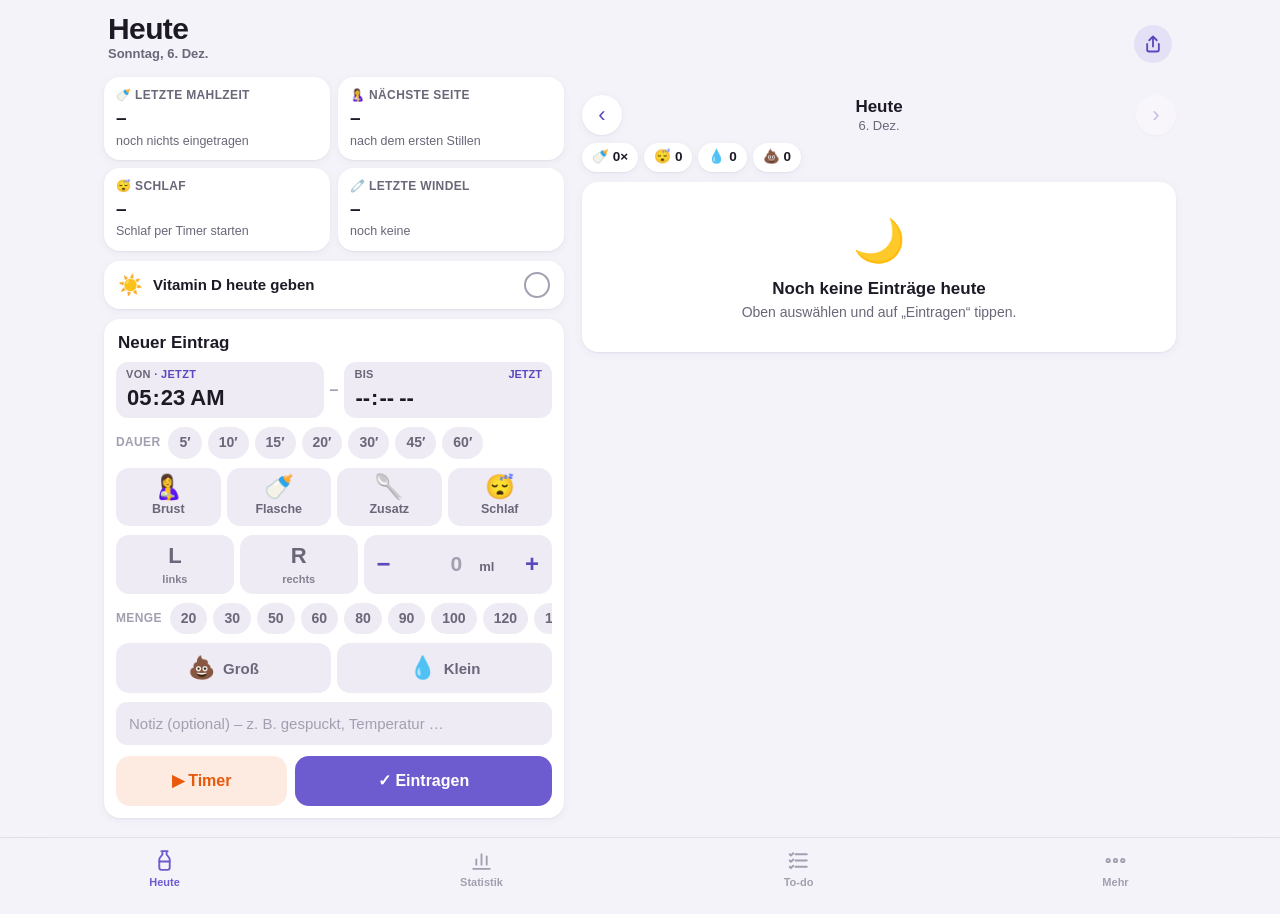
==== baby/index.html @ 42c755f1 "Baby-Tagebuch: Stillen, Flasche, Schlaf, Windeln und To-dos tracken (baby/) Neue Web-App fürs iPhone" ====
<!DOCTYPE html>
<html lang="de">
<head>
<meta charset="UTF-8">
<meta name="viewport" content="width=device-width, initial-scale=1, viewport-fit=cover">
<title>Baby-Tagebuch</title>
<meta name="description" content="Stillen, Fläschchen, Schlaf und Windeln tracken – schnell, einfach, offline.">
<meta name="theme-color" content="#f5f3fa">
<meta name="apple-mobile-web-app-capable" content="yes">
<meta name="mobile-web-app-capable" content="yes">
<meta name="apple-mobile-web-app-status-bar-style" content="default">
<meta name="apple-mobile-web-app-title" content="Baby">
<link rel="manifest" href="manifest.webmanifest">
<link rel="apple-touch-icon" href="apple-touch-icon.png">
<link rel="icon" type="image/png" href="icon-192.png">
<link rel="stylesheet" href="app.css">
<script>
  // Theme vor dem ersten Zeichnen setzen (kein Aufblitzen nachts)
  try { var t = JSON.parse(localStorage.getItem('baby.v1') || '{}').settings; if (t && t.theme && t.theme !== 'auto') document.documentElement.dataset.theme = t.theme; } catch (e) {}
</script>
</head>
<body>
<header class="top">
  <div class="ttl"><h1 id="title">Heute</h1><small id="sub"></small></div>
  <div id="hact" class="hact"></div>
</header>

<main id="main"></main>

<nav class="tabbar" id="tabbar">
  <button data-act="tab" data-view="today">
    <svg viewBox="0 0 24 24"><path d="M9 3h6M10 3v3.2L7.6 9.4A3 3 0 0 0 7 11.2V19a2 2 0 0 0 2 2h6a2 2 0 0 0 2-2v-7.8a3 3 0 0 0-.6-1.8L14 6.2V3"/><path d="M7 13h10"/></svg>
    <span>Heute</span>
  </button>
  <button data-act="tab" data-view="stats">
    <svg viewBox="0 0 24 24"><path d="M4 20h16M7 16v-5M12 16V6M17 16v-8"/></svg>
    <span>Statistik</span>
  </button>
  <button data-act="tab" data-view="todo">
    <svg viewBox="0 0 24 24"><path d="M9 6h11M9 12h11M9 18h11"/><path d="m3.5 6 1.2 1.2L7 5M3.5 12l1.2 1.2L7 11M3.5 18l1.2 1.2L7 17"/></svg>
    <span>To-do</span><i class="badge" id="todoBadge" hidden></i>
  </button>
  <button data-act="tab" data-view="more">
    <svg viewBox="0 0 24 24"><circle cx="5" cy="12" r="1.6"/><circle cx="12" cy="12" r="1.6"/><circle cx="19" cy="12" r="1.6"/></svg>
    <span>Mehr</span>
  </button>
</nav>

<div id="sheets"></div>
<div id="toast" class="toast" role="status" aria-live="polite"></div>

<script src="app.js"></script>
</body>
</html>
---- baby/app.css ----
*,*::before,*::after{box-sizing:border-box;margin:0;padding:0}
:root{
  --bg:#f5f3fa;--card:#ffffff;--card2:#eeebf5;--line:rgba(30,20,60,.09);
  --t1:#1d1a26;--t2:#6b6678;--t3:#a39fb0;
  --acc:#6d5bd0;--acc-soft:rgba(109,91,208,.12);--acc-t:#5a48bd;--on-acc:#fff;
  --ok:#2f9e44;--ok-soft:rgba(47,158,68,.13);
  --run:#e8590c;--run-soft:rgba(232,89,12,.12);
  --red-t:#c92a2a;
  --shadow:0 1px 2px rgba(20,10,50,.05),0 2px 10px rgba(20,10,50,.05);
  --blur:rgba(245,243,250,.84);
  --r:16px;--rs:11px;
  --top:env(safe-area-inset-top,0px);--bot:env(safe-area-inset-bottom,0px);
  color-scheme:light;
}
@media (prefers-color-scheme:dark){
  :root:not([data-theme="light"]){
    --bg:#111014;--card:#1d1c22;--card2:#2a2830;--line:rgba(255,255,255,.09);
    --t1:#efedf4;--t2:#a7a2b3;--t3:#6c6877;
    --acc:#9d8cff;--acc-soft:rgba(157,140,255,.16);--acc-t:#b3a6ff;--on-acc:#15121f;
    --ok:#51cf66;--ok-soft:rgba(81,207,102,.15);
    --run:#ff8a4c;--run-soft:rgba(255,138,76,.15);
    --red-t:#ff8787;
    --shadow:none;--blur:rgba(17,16,20,.84);
    color-scheme:dark;
  }
}
:root[data-theme="dark"]{
  --bg:#111014;--card:#1d1c22;--card2:#2a2830;--line:rgba(255,255,255,.09);
  --t1:#efedf4;--t2:#a7a2b3;--t3:#6c6877;
  --acc:#9d8cff;--acc-soft:rgba(157,140,255,.16);--acc-t:#b3a6ff;--on-acc:#15121f;
  --ok:#51cf66;--ok-soft:rgba(81,207,102,.15);
  --run:#ff8a4c;--run-soft:rgba(255,138,76,.15);
  --red-t:#ff8787;
  --shadow:none;--blur:rgba(17,16,20,.84);
  color-scheme:dark;
}
html{-webkit-text-size-adjust:100%;background:var(--bg)}
body{background:var(--bg);color:var(--t1);font:16px/1.4 -apple-system,BlinkMacSystemFont,"SF Pro Text","Segoe UI",Roboto,Helvetica,Arial,sans-serif;-webkit-font-smoothing:antialiased;min-height:100vh;-webkit-tap-highlight-color:transparent;overscroll-behavior-y:none}
body.locked{overflow:hidden}
button{font:inherit;color:inherit;background:none;border:0;cursor:pointer;-webkit-user-select:none;user-select:none;touch-action:manipulation}
input,textarea,select{font:inherit;font-size:16px;color:var(--t1);background:var(--card2);border:1px solid transparent;border-radius:var(--rs);padding:11px 13px;width:100%;outline:none;-webkit-appearance:none;appearance:none}
input:focus,textarea:focus{border-color:var(--acc);background:var(--card)}
::placeholder{color:var(--t3)}

/* Header */
.top{position:sticky;top:0;z-index:20;display:flex;align-items:flex-end;justify-content:space-between;gap:12px;padding:calc(var(--top) + 12px) 18px 10px;background:var(--blur);-webkit-backdrop-filter:saturate(180%) blur(18px);backdrop-filter:saturate(180%) blur(18px)}
.ttl{min-width:0}
.top h1{font-size:30px;font-weight:800;letter-spacing:-.02em;line-height:1.1}
.top small{display:block;font-size:13px;color:var(--t2);font-weight:600;min-height:18px}
.hact{display:flex;gap:6px}
.hbtn{width:38px;height:38px;border-radius:50%;display:grid;place-items:center;background:var(--acc-soft);color:var(--acc-t)}
.hbtn svg{width:20px;height:20px;fill:none;stroke:currentColor;stroke-width:2.2;stroke-linecap:round;stroke-linejoin:round}

main{padding:4px 14px calc(96px + var(--bot));max-width:1100px;margin:0 auto}

/* Tab bar */
.tabbar{position:fixed;left:0;right:0;bottom:0;z-index:30;display:grid;grid-template-columns:repeat(4,1fr);padding:6px 6px calc(6px + var(--bot));background:var(--blur);-webkit-backdrop-filter:saturate(180%) blur(18px);backdrop-filter:saturate(180%) blur(18px);border-top:1px solid var(--line)}
.tabbar button{position:relative;display:flex;flex-direction:column;align-items:center;gap:2px;padding:4px 0;color:var(--t3);font-size:11px;font-weight:600}
.tabbar svg{width:25px;height:25px;fill:none;stroke:currentColor;stroke-width:1.8;stroke-linecap:round;stroke-linejoin:round}
.tabbar button.on{color:var(--acc)}
.badge{position:absolute;top:0;left:calc(50% + 6px);min-width:18px;height:18px;padding:0 5px;border-radius:9px;background:var(--acc);color:var(--on-acc);font-size:11px;font-style:normal;font-weight:700;line-height:18px;text-align:center}

/* Generic */
.card{background:var(--card);border-radius:var(--r);box-shadow:var(--shadow)}
.muted{color:var(--t2)}
.small{font-size:13px}
.stack{display:flex;flex-direction:column;gap:10px}
.btn{display:flex;align-items:center;justify-content:center;gap:8px;min-height:50px;padding:0 16px;border-radius:14px;background:var(--card);box-shadow:var(--shadow);font-weight:700;font-size:16px;text-align:center}
.btn:active,.tg:active,.lrow:active,.chip:active{transform:scale(.97);opacity:.85}
.btn.primary{background:var(--acc);color:var(--on-acc);box-shadow:none}
.btn.soft{background:var(--acc-soft);color:var(--acc-t);box-shadow:none}
.btn.run{background:var(--run-soft);color:var(--run);box-shadow:none}
.btn.plain{background:var(--card2);box-shadow:none}
.btn.danger{background:transparent;color:var(--red-t);box-shadow:none}
.section-t{display:flex;align-items:center;justify-content:space-between;font-size:13px;font-weight:700;text-transform:uppercase;letter-spacing:.04em;color:var(--t2);margin:20px 4px 8px}
.section-t button{font-size:13px;text-transform:none;letter-spacing:0;color:var(--acc-t);font-weight:700}
.empty{text-align:center;padding:30px 20px;color:var(--t2);font-size:14px}
.empty .big{font-size:42px;margin-bottom:6px}
.empty b{display:block;color:var(--t1);font-size:17px;margin-bottom:2px}

/* Layout Heute: auf breiten Bildschirmen zwei Spalten */
.today{display:grid;grid-template-columns:minmax(0,1fr);gap:0 18px}
.colL,.colR{min-width:0}
@media (min-width:860px){.today{grid-template-columns:minmax(380px,460px) minmax(0,1fr);align-items:start}.today .colL{position:sticky;top:calc(var(--top) + 70px)}}

/* Status-Kacheln */
.status{display:grid;grid-template-columns:1fr 1fr;gap:8px;margin-bottom:10px}
.st{padding:10px 12px;min-width:0}
.st small{display:block;font-size:12px;font-weight:700;color:var(--t2);text-transform:uppercase;letter-spacing:.03em;white-space:nowrap;overflow:hidden;text-overflow:ellipsis}
.st b{display:block;font-size:19px;font-weight:800;letter-spacing:-.01em;margin:1px 0;white-space:nowrap;overflow:hidden;text-overflow:ellipsis;font-variant-numeric:tabular-nums}
.st span{display:block;font-size:12.5px;color:var(--t2);white-space:nowrap;overflow:hidden;text-overflow:ellipsis}
.st b .side{display:inline-grid;place-items:center;width:28px;height:28px;border-radius:8px;background:var(--acc);color:var(--on-acc);font-size:16px;margin-right:4px;vertical-align:1px}

/* Läuft gerade */
.running{display:flex;align-items:center;gap:10px;padding:10px 10px 10px 14px;margin-bottom:10px;background:var(--run-soft);border-radius:var(--r);border:1.5px solid var(--run)}
.running .re{font-size:28px}
.running .ri{flex:1;min-width:0}
.running .ri small{display:block;white-space:nowrap;overflow:hidden;text-overflow:ellipsis;font-size:12px;font-weight:700;color:var(--run);text-transform:uppercase;letter-spacing:.03em}
.running .ri b{display:block;font-size:24px;font-weight:800;font-variant-numeric:tabular-nums;line-height:1.15}
.running .rs{display:flex;gap:6px}
.running .rs .tg{width:40px;height:44px;min-height:0;padding:0;font-size:17px}
.running .stop{min-height:44px;padding:0 12px;flex:none;background:var(--run);color:#fff;border-radius:12px;font-weight:800;box-shadow:none}

/* Vitamin D */
.vitd{display:flex;align-items:center;gap:10px;width:100%;padding:10px 14px;margin-bottom:10px;text-align:left;font-weight:600;font-size:15px}
.vitd .ck{margin-left:auto;width:26px;height:26px;border-radius:50%;border:2px solid var(--t3)}
.vitd.on .ck{background:var(--ok);border-color:var(--ok);background-image:url("data:image/svg+xml,%3Csvg xmlns='http://www.w3.org/2000/svg' viewBox='0 0 24 24' fill='none' stroke='white' stroke-width='3.2' stroke-linecap='round' stroke-linejoin='round'%3E%3Cpath d='M6 12.5l4 4 8-9'/%3E%3C/svg%3E");background-size:16px;background-position:center;background-repeat:no-repeat}
.vitd.on{color:var(--t2)}

/* Eingabe-Formular */
.form{padding:12px;display:flex;flex-direction:column;gap:9px}
.form-h{display:flex;align-items:center;justify-content:space-between;margin:0 2px -2px}
.form-h b{font-size:17px;font-weight:800}
.form-h button{font-size:14px;font-weight:700;color:var(--acc-t);padding:4px 2px}
.times{display:grid;grid-template-columns:1fr auto 1fr;align-items:center;gap:6px}
.tbox{position:relative;display:flex;flex-direction:column;background:var(--card2);border-radius:12px;padding:5px 10px 3px;min-width:0}
.tbox small{font-size:11px;font-weight:700;color:var(--t2);text-transform:uppercase;letter-spacing:.03em;display:flex;justify-content:space-between}
.tbox small button{color:var(--acc-t);font-size:11px;font-weight:800;text-transform:uppercase}
.tbox input{background:transparent;border:0;padding:0;font-size:22px;font-weight:800;font-variant-numeric:tabular-nums;min-height:32px;width:100%;color:var(--t1)}
.tbox input:focus{background:transparent}
.tbox input::-webkit-date-and-time-value{text-align:left}
.tbox.live small span::after{content:" · jetzt";color:var(--acc-t)}
.tbox.live small button{display:none}
.tbox input::-webkit-calendar-picker-indicator{display:none}
.tbox.date input{font-size:16px;font-weight:700}
.dash{color:var(--t3);font-weight:700}
.chiprow{display:flex;gap:6px;align-items:center;overflow-x:auto;scrollbar-width:none}
.chiprow::-webkit-scrollbar{display:none}
.chiprow .lbl{font-size:12px;font-weight:700;color:var(--t3);text-transform:uppercase;letter-spacing:.03em;flex:none;margin-right:2px}
.chip{flex:none;padding:6px 11px;border-radius:999px;background:var(--card2);font-size:14px;font-weight:700;color:var(--t2);font-variant-numeric:tabular-nums}
.chip.on{background:var(--acc);color:var(--on-acc)}
.tgs{display:grid;gap:6px}
.tgs.k4{grid-template-columns:repeat(4,1fr)}
.tgs.k2{grid-template-columns:repeat(2,1fr)}
.tg{position:relative;display:flex;flex-direction:column;align-items:center;justify-content:center;gap:1px;min-height:58px;padding:6px 2px;border-radius:13px;background:var(--card2);font-size:12.5px;font-weight:700;color:var(--t2);transition:background .12s,color .12s}
.tg .e{font-size:24px;line-height:1.1}
.tg.row{flex-direction:row;gap:8px;font-size:15px;min-height:50px}
.tg.row .e{font-size:22px}
.tg.on{background:var(--acc);color:var(--on-acc)}
.tg.sug:not(.on)::after{content:"nächste";position:absolute;top:3px;right:5px;font-size:9.5px;font-weight:800;text-transform:uppercase;color:var(--acc-t);letter-spacing:.02em}
.tg.side{font-size:22px;font-weight:900;min-height:50px}
.tg.side small{font-size:11px;font-weight:700;opacity:.8}
.mlrow{display:grid;grid-template-columns:1fr 1fr 1.6fr;gap:6px}
.stepper{display:grid;grid-template-columns:40px 1fr 40px;align-items:center;background:var(--card2);border-radius:13px;min-height:50px}
.stepper button{height:100%;font-size:24px;font-weight:600;color:var(--acc-t)}
.stepper label{display:flex;align-items:baseline;justify-content:center;gap:2px;min-width:0}
.stepper input{background:transparent;border:0;padding:0;width:100%;max-width:56px;text-align:right;font-size:21px;font-weight:800;font-variant-numeric:tabular-nums}
.stepper input:focus{background:transparent}
.stepper label span{font-size:13px;font-weight:700;color:var(--t2)}
.form .note{padding:10px 12px;font-size:15px}
.acts{display:grid;grid-template-columns:1fr 1.5fr;gap:8px;margin-top:2px}

/* Tagesprotokoll */
.daynav{display:flex;align-items:center;justify-content:space-between;gap:8px;margin:18px 0 8px}
.icon-btn{width:40px;height:40px;border-radius:50%;background:var(--card);box-shadow:var(--shadow);font-size:22px;line-height:1;display:grid;place-items:center;color:var(--acc-t)}
.icon-btn:disabled{opacity:.3}
.daylabel{flex:1;display:flex;flex-direction:column;align-items:center;line-height:1.2}
.daylabel b{font-size:17px}
.daylabel span{font-size:13px;color:var(--t2)}
.sum{display:flex;flex-wrap:wrap;gap:6px;margin:0 0 10px}
.sum span{padding:5px 10px;border-radius:999px;background:var(--card);box-shadow:var(--shadow);font-size:13.5px;font-weight:600;font-variant-numeric:tabular-nums;color:var(--t2)}
.sum span b{color:var(--t1)}
.log{overflow:hidden}
.lrow,.lhead{display:grid;grid-template-columns:84px 1fr 52px 62px 50px;align-items:center;gap:6px;width:100%;padding:9px 12px;text-align:left}
.lhead{padding:8px 12px 6px;font-size:11px;font-weight:700;color:var(--t3);text-transform:uppercase;letter-spacing:.03em;border-bottom:1px solid var(--line)}
.lrow+.lrow{border-top:1px solid var(--line)}
.lrow.isrun{background:var(--run-soft)}
.lt b{display:block;font-size:16px;font-weight:800;font-variant-numeric:tabular-nums}
.lt small{display:block;font-size:12px;color:var(--t2);font-variant-numeric:tabular-nums;white-space:nowrap}
.lk{font-size:21px;letter-spacing:1px;min-width:0;overflow:hidden;white-space:nowrap}
.lk small{display:block;font-size:12px;color:var(--t2);letter-spacing:0;overflow:hidden;text-overflow:ellipsis}
.ls{display:flex;gap:3px}
.ls i{font-style:normal;width:22px;height:22px;border-radius:6px;background:var(--acc-soft);color:var(--acc-t);font-size:12.5px;font-weight:900;display:grid;place-items:center}
.lm{font-weight:700;font-size:15px;font-variant-numeric:tabular-nums;white-space:nowrap}
.lm small{font-size:12px;color:var(--t2);font-weight:600}
.ld{font-size:18px;white-space:nowrap}
.lnote{grid-column:2/-1;font-size:12.5px;color:var(--t2);margin-top:-4px;white-space:nowrap;overflow:hidden;text-overflow:ellipsis}

/* Statistik */
.charts{display:grid;gap:10px}
@media (min-width:700px){.charts{grid-template-columns:1fr 1fr}}
.chart{padding:12px 14px 10px}
.ch-h{display:flex;align-items:baseline;justify-content:space-between;gap:8px}
.ch-h b{font-size:15px}
.ch-h span{font-size:13px;color:var(--t2);font-variant-numeric:tabular-nums;white-space:nowrap}
.ch-v{font-size:26px;font-weight:800;letter-spacing:-.01em;font-variant-numeric:tabular-nums;margin:2px 0 8px}
.ch-v small{font-size:13px;font-weight:600;color:var(--t2);margin-left:4px}
.bars{display:grid;grid-template-columns:repeat(7,1fr);gap:2px;height:96px;align-items:end;border-bottom:1px solid var(--line)}
.bar{height:100%;display:flex;align-items:flex-end;justify-content:center;padding:0 3px}
.bar i{display:block;width:100%;max-width:26px;min-height:2px;border-radius:4px 4px 0 0;background:var(--acc);opacity:.78;transition:opacity .15s}
.bar.sel i{opacity:1;box-shadow:0 0 0 2px var(--card),0 0 0 3.5px var(--acc)}
.bar.zero i{background:var(--t3);opacity:.35}
.blbl{display:grid;grid-template-columns:repeat(7,1fr);gap:2px;margin-top:4px;font-size:11px;color:var(--t3);text-align:center;font-weight:600}
.blbl .sel{color:var(--t1);font-weight:800}
.split{display:flex;height:10px;border-radius:5px;overflow:hidden;gap:2px;margin:8px 0 6px}
.split i{display:block;height:100%}
.split .l{background:var(--acc)}
.split .r{background:var(--acc);opacity:.45}
.kv{display:flex;justify-content:space-between;font-size:14px;color:var(--t2)}
.kv b{color:var(--t1)}
.tbl{width:100%;border-collapse:collapse;font-size:14px;font-variant-numeric:tabular-nums}
.tbl th{font-size:11px;color:var(--t3);text-transform:uppercase;letter-spacing:.03em;font-weight:700;text-align:right;padding:8px 8px 6px}
.tbl td{text-align:right;padding:8px;border-top:1px solid var(--line)}
.tbl th:first-child,.tbl td:first-child{text-align:left}
.grow{display:grid;grid-template-columns:1fr auto auto 32px;gap:10px;align-items:center;padding:11px 14px;font-variant-numeric:tabular-nums}
.grow+.grow{border-top:1px solid var(--line)}
.grow small{color:var(--t2);font-size:12px;display:block}
.grow .del{color:var(--t3);font-size:20px}

/* To-do */
.addbar{display:flex;gap:8px;margin-bottom:12px}
.addbar input{background:var(--card);box-shadow:var(--shadow)}
.addbar .btn{width:52px;flex:none;padding:0;font-size:26px;font-weight:400}
.todo{overflow:hidden}
.item{display:flex;align-items:center;gap:2px;padding-left:4px}
.item+.item{border-top:1px solid var(--line)}
.check{width:44px;height:48px;flex:none;display:grid;place-items:center}
.check::before{content:"";width:24px;height:24px;border-radius:50%;border:2px solid var(--t3);transition:.15s}
.item.done .check::before{background:var(--ok);border-color:var(--ok);background-image:url("data:image/svg+xml,%3Csvg xmlns='http://www.w3.org/2000/svg' viewBox='0 0 24 24' fill='none' stroke='white' stroke-width='3.2' stroke-linecap='round' stroke-linejoin='round'%3E%3Cpath d='M6 12.5l4 4 8-9'/%3E%3C/svg%3E");background-size:16px;background-position:center;background-repeat:no-repeat}
.item .txt{flex:1;min-width:0;padding:12px 4px;text-align:left;font-size:16px;overflow-wrap:anywhere}
.item.done .txt{text-decoration:line-through;color:var(--t3)}
.item .del{width:40px;height:44px;flex:none;color:var(--t3);font-size:22px}
.sugg{display:flex;flex-wrap:wrap;gap:6px}
.sugg .chip{background:var(--card);box-shadow:var(--shadow)}

/* Einstellungen */
.setting{display:flex;align-items:center;justify-content:space-between;gap:12px;padding:12px 16px;min-height:52px}
.setting+.setting{border-top:1px solid var(--line)}
.setting .lbl{font-size:16px;flex:none}
.setting .sub{font-size:13px;color:var(--t2)}
.setting input{width:auto;max-width:60%;text-align:right;background:transparent;padding:6px 0;border:0}
.setting input[type=date]{min-width:140px}
.switch{position:relative;width:51px;height:31px;flex:none}
.switch input{position:absolute;inset:0;opacity:0;width:100%;height:100%;max-width:none;margin:0;z-index:1}
.switch i{position:absolute;inset:0;border-radius:16px;background:var(--card2);transition:.2s}
.switch i::after{content:"";position:absolute;top:2px;left:2px;width:27px;height:27px;border-radius:50%;background:#fff;box-shadow:0 2px 5px rgba(0,0,0,.2);transition:.2s}
.switch input:checked+i{background:var(--ok)}
.switch input:checked+i::after{transform:translateX(20px)}
.seg{display:flex;background:var(--card2);border-radius:11px;padding:3px}
.seg button{flex:1;padding:7px 12px;border-radius:9px;font-size:14px;font-weight:600;color:var(--t2)}
.seg button.on{background:var(--card);color:var(--t1);box-shadow:0 1px 4px rgba(0,0,0,.12)}
.menu{overflow:hidden;margin-bottom:12px}
.menu button{display:flex;align-items:center;gap:12px;width:100%;padding:15px 16px;text-align:left;font-size:16px}
.menu button+button{border-top:1px solid var(--line)}
.menu .ico{width:24px;text-align:center;font-size:19px}
.menu .red{color:var(--red-t)}

/* Sheets */
.overlay{position:fixed;inset:0;z-index:50;background:rgba(0,0,0,.4);opacity:0;transition:opacity .25s}
.overlay.show{opacity:1}
.sheet{position:fixed;left:0;right:0;bottom:0;z-index:51;max-width:560px;margin:0 auto;max-height:calc(100% - var(--top) - 12px);display:flex;flex-direction:column;background:var(--bg);border-radius:20px 20px 0 0;transform:translateY(100%);transition:transform .32s cubic-bezier(.2,.9,.3,1);box-shadow:0 -8px 40px rgba(0,0,0,.2)}
.sheet.show{transform:none}
.sheet-head{display:flex;align-items:center;justify-content:space-between;gap:8px;padding:8px 10px 6px;flex:none;position:relative}
.sheet-head::before{content:"";position:absolute;top:6px;left:50%;width:38px;height:5px;margin-left:-19px;border-radius:3px;background:var(--t3);opacity:.5}
.sheet-head b{font-size:16px;text-align:center;flex:1;padding-top:12px}
.sheet-head .lnk{padding:14px 8px 8px;color:var(--acc-t);font-size:16px;min-width:80px;text-align:left}
.sheet-body{overflow-y:auto;-webkit-overflow-scrolling:touch;padding:6px 14px calc(24px + var(--bot));flex:1}
.sheet-body .form{padding:0;background:transparent;box-shadow:none}
.field{margin-bottom:12px}
.field label{display:block;font-size:13px;font-weight:600;color:var(--t2);margin:0 4px 6px}

.toast{position:fixed;left:50%;bottom:calc(84px + var(--bot));z-index:80;transform:translate(-50%,20px);max-width:calc(100% - 32px);display:flex;align-items:center;gap:14px;padding:11px 18px;border-radius:14px;background:var(--t1);color:var(--bg);font-size:14px;font-weight:600;opacity:0;pointer-events:none;transition:.25s;text-align:center}
.toast span{white-space:nowrap}
.toast.show{opacity:1;transform:translate(-50%,0)}
.toast.has-act.show{pointer-events:auto}
.toast button{color:inherit;font-weight:800;font-size:14px;padding:2px 0;text-decoration:underline}

@media (max-width:360px){
  .lrow,.lhead{grid-template-columns:72px 1fr 48px 56px 44px;padding-left:10px;padding-right:10px}
  .tg{font-size:11.5px}
}
@media (min-width:860px){.top{max-width:1100px;margin:0 auto}}
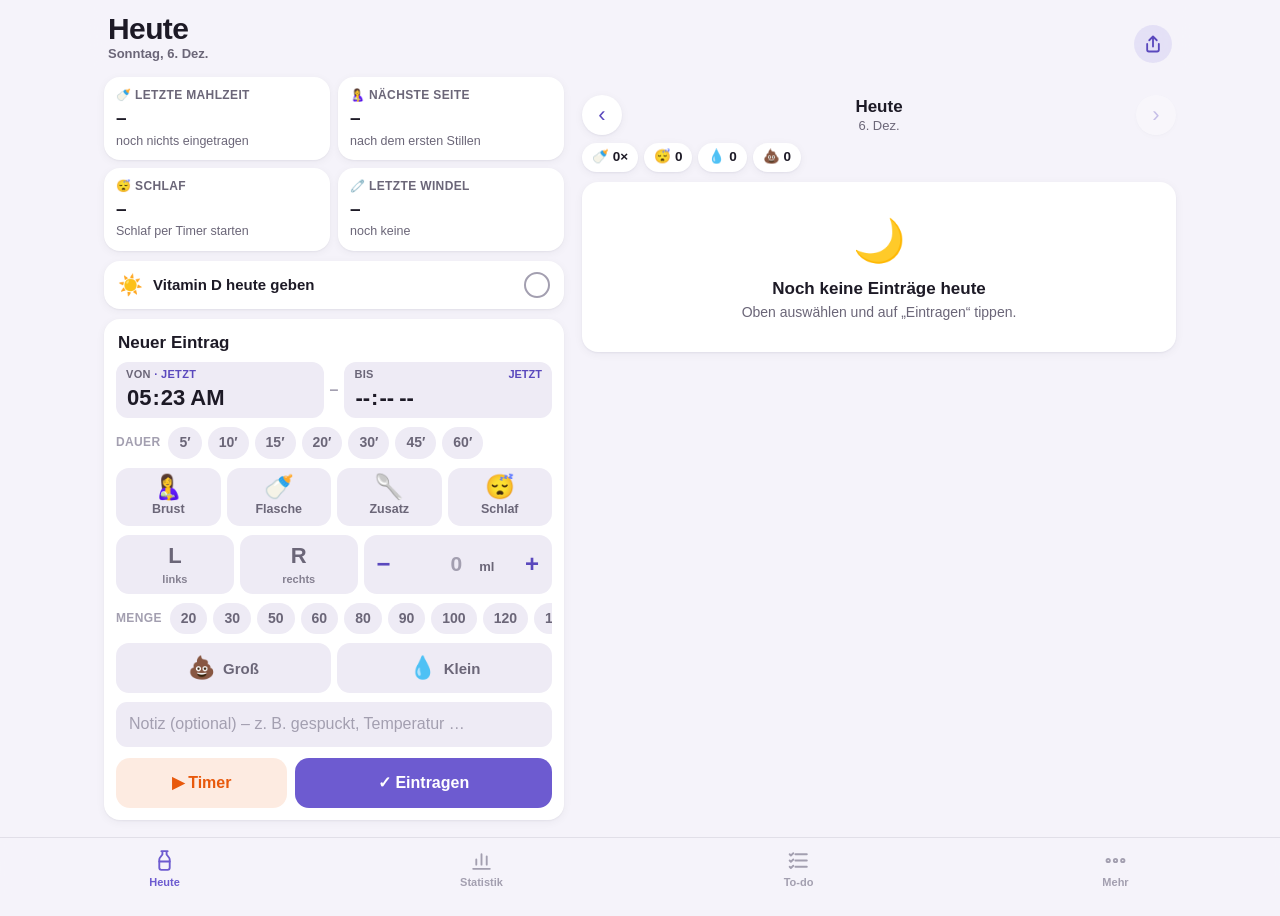
==== commit 36b99525: "Baby-Tagebuch: To-do-Seite mit Wochentagen, Verschieben und Filter - Wochenansicht Mo–So mit Wochenw" ====
--- a/baby/index.html
+++ b/baby/index.html
@@ -49,6 +49,8 @@
 <div id="sheets"></div>
 <div id="toast" class="toast" role="status" aria-live="polite"></div>
 
+<script src="../shared/cloud.js"></script>
+<script src="todo.js"></script>
 <script src="app.js"></script>
 </body>
 </html>
--- a/baby/app.css
+++ b/baby/app.css
@@ -147,7 +147,7 @@
 .stepper input{background:transparent;border:0;padding:0;width:100%;max-width:56px;text-align:right;font-size:21px;font-weight:800;font-variant-numeric:tabular-nums}
 .stepper input:focus{background:transparent}
 .stepper label span{font-size:13px;font-weight:700;color:var(--t2)}
-.form .note{padding:10px 12px;font-size:15px}
+.form .note{padding:10px 12px;font-size:16px}
 .acts{display:grid;grid-template-columns:1fr 1.5fr;gap:8px;margin-top:2px}
 
 /* Tagesprotokoll */
@@ -208,18 +208,48 @@
 .grow .del{color:var(--t3);font-size:20px}
 
 /* To-do */
-.addbar{display:flex;gap:8px;margin-bottom:12px}
+.tback{font-size:12px;font-weight:700;color:var(--acc-t);margin-left:4px}
+.addbar{display:flex;gap:8px;margin-bottom:8px}
 .addbar input{background:var(--card);box-shadow:var(--shadow)}
 .addbar .btn{width:52px;flex:none;padding:0;font-size:26px;font-weight:400}
-.todo{overflow:hidden}
-.item{display:flex;align-items:center;gap:2px;padding-left:4px}
-.item+.item{border-top:1px solid var(--line)}
+.tgt{margin:0 -14px 10px;padding:2px 14px}
+.chip.today:not(.on){color:var(--acc-t)}
+.chiprow.wrap{flex-wrap:wrap;overflow:visible}
+.tfilter{display:flex;align-items:center;justify-content:space-between;gap:10px;margin:2px 0 12px}
+.tfilter span{font-size:13px;color:var(--t2);text-align:right}
+.tfilter span button{font-size:13px;font-weight:700;color:var(--red-t)}
+.tday{margin-bottom:10px;overflow:hidden}
+.tday.today{outline:2px solid var(--acc);outline-offset:-2px}
+.tday.past .tday-h{opacity:.6}
+.tday.over{outline:1.5px solid var(--red-t);outline-offset:-1.5px}
+.tday.over .tday-h b{color:var(--red-t)}
+.tday-h{display:flex;align-items:center;gap:8px;padding:8px 6px 4px 14px;min-height:44px}
+.tday-h b{font-size:16px;font-weight:800}
+.tday-h small{font-size:13px;color:var(--t2)}
+.tday-h i{font-style:normal;padding:2px 8px;border-radius:8px;background:var(--acc);color:var(--on-acc);font-size:11px;font-weight:800}
+.tday-h em{margin-left:auto;font-style:normal;font-size:12px;font-weight:700;color:var(--t2);background:var(--card2);padding:2px 8px;border-radius:8px;font-variant-numeric:tabular-nums}
+.tday-h em.full{background:var(--ok-soft);color:var(--ok)}
+.tplus{width:36px;height:36px;border-radius:50%;background:var(--acc-soft);color:var(--acc-t);font-size:22px;line-height:1;flex:none}
+.tday-h b+.tplus,.tday-h small+.tplus,.tday-h i+.tplus{margin-left:auto}
+.tlist{min-height:40px;padding-bottom:2px}
+.tempty{padding:2px 14px 10px;font-size:14px;color:var(--t3)}
+.tempty:not(:last-child){display:none}
+.item{display:flex;align-items:center;gap:2px;padding-left:4px;border-top:1px solid var(--line);transition:opacity .15s}
 .check{width:44px;height:48px;flex:none;display:grid;place-items:center}
 .check::before{content:"";width:24px;height:24px;border-radius:50%;border:2px solid var(--t3);transition:.15s}
 .item.done .check::before{background:var(--ok);border-color:var(--ok);background-image:url("data:image/svg+xml,%3Csvg xmlns='http://www.w3.org/2000/svg' viewBox='0 0 24 24' fill='none' stroke='white' stroke-width='3.2' stroke-linecap='round' stroke-linejoin='round'%3E%3Cpath d='M6 12.5l4 4 8-9'/%3E%3C/svg%3E");background-size:16px;background-position:center;background-repeat:no-repeat}
 .item .txt{flex:1;min-width:0;padding:12px 4px;text-align:left;font-size:16px;overflow-wrap:anywhere}
+.item .txt small{display:block;font-size:12px;font-weight:600;color:var(--red-t);margin-top:1px}
 .item.done .txt{text-decoration:line-through;color:var(--t3)}
-.item .del{width:40px;height:44px;flex:none;color:var(--t3);font-size:22px}
+.item.done{opacity:.6}
+.grip{width:44px;height:48px;flex:none;display:grid;place-items:center;color:var(--t3);touch-action:none;cursor:grab;-webkit-user-select:none;user-select:none;-webkit-touch-callout:none}
+.grip svg{width:20px;height:20px;fill:currentColor}
+.item.ph{opacity:.3;background:var(--acc-soft)}
+.ghost{position:fixed;z-index:90;pointer-events:none;background:var(--card);display:flex;align-items:center;border-radius:12px;border:0;box-shadow:0 12px 32px rgba(0,0,0,.28);transform:scale(1.03);opacity:.97}
+body.dragging{-webkit-user-select:none;user-select:none;cursor:grabbing}
+.thint{text-align:center;margin:6px 8px 4px}
+.tsugg{margin-top:14px}
+.tsugg summary{cursor:pointer;font-size:13px;font-weight:700;text-transform:uppercase;letter-spacing:.04em;color:var(--t2);padding:6px 4px 10px}
 .sugg{display:flex;flex-wrap:wrap;gap:6px}
 .sugg .chip{background:var(--card);box-shadow:var(--shadow)}
 
@@ -231,8 +261,8 @@
 .setting input{width:auto;max-width:60%;text-align:right;background:transparent;padding:6px 0;border:0}
 .setting input[type=date]{min-width:140px}
 .switch{position:relative;width:51px;height:31px;flex:none}
-.switch input{position:absolute;inset:0;opacity:0;width:100%;height:100%;max-width:none;margin:0;z-index:1}
-.switch i{position:absolute;inset:0;border-radius:16px;background:var(--card2);transition:.2s}
+.switch input{position:absolute;top:0;right:0;bottom:0;left:0;opacity:0;width:100%;height:100%;max-width:none;margin:0;z-index:1}
+.switch i{position:absolute;top:0;right:0;bottom:0;left:0;border-radius:16px;background:var(--card2);transition:.2s}
 .switch i::after{content:"";position:absolute;top:2px;left:2px;width:27px;height:27px;border-radius:50%;background:#fff;box-shadow:0 2px 5px rgba(0,0,0,.2);transition:.2s}
 .switch input:checked+i{background:var(--ok)}
 .switch input:checked+i::after{transform:translateX(20px)}
@@ -246,7 +276,7 @@
 .menu .red{color:var(--red-t)}
 
 /* Sheets */
-.overlay{position:fixed;inset:0;z-index:50;background:rgba(0,0,0,.4);opacity:0;transition:opacity .25s}
+.overlay{position:fixed;top:0;right:0;bottom:0;left:0;z-index:50;background:rgba(0,0,0,.4);opacity:0;transition:opacity .25s}
 .overlay.show{opacity:1}
 .sheet{position:fixed;left:0;right:0;bottom:0;z-index:51;max-width:560px;margin:0 auto;max-height:calc(100% - var(--top) - 12px);display:flex;flex-direction:column;background:var(--bg);border-radius:20px 20px 0 0;transform:translateY(100%);transition:transform .32s cubic-bezier(.2,.9,.3,1);box-shadow:0 -8px 40px rgba(0,0,0,.2)}
 .sheet.show{transform:none}
@@ -270,3 +300,4 @@
   .tg{font-size:11.5px}
 }
 @media (min-width:860px){.top{max-width:1100px;margin:0 auto}}
+
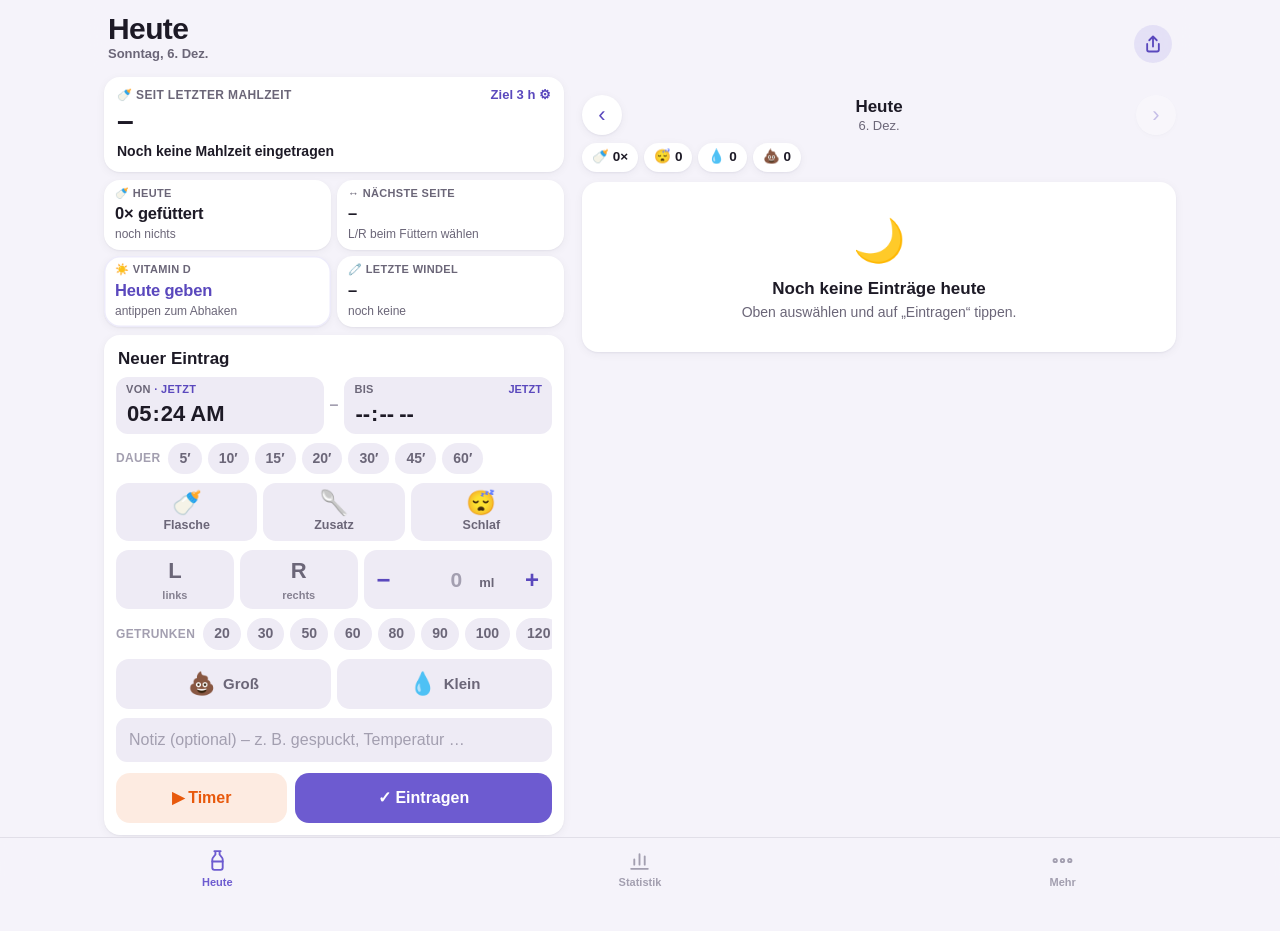
==== commit a79f6421: "Baby-Tagebuch: übersichtlicher – ohne Brust und To-do, Vitamin D als Kachel, Pulver/Wasser - Abgesti" ====
--- a/baby/index.html
+++ b/baby/index.html
@@ -36,10 +36,6 @@
     <svg viewBox="0 0 24 24"><path d="M4 20h16M7 16v-5M12 16V6M17 16v-8"/></svg>
     <span>Statistik</span>
   </button>
-  <button data-act="tab" data-view="todo">
-    <svg viewBox="0 0 24 24"><path d="M9 6h11M9 12h11M9 18h11"/><path d="m3.5 6 1.2 1.2L7 5M3.5 12l1.2 1.2L7 11M3.5 18l1.2 1.2L7 17"/></svg>
-    <span>To-do</span><i class="badge" id="todoBadge" hidden></i>
-  </button>
   <button data-act="tab" data-view="more">
     <svg viewBox="0 0 24 24"><circle cx="5" cy="12" r="1.6"/><circle cx="12" cy="12" r="1.6"/><circle cx="19" cy="12" r="1.6"/></svg>
     <span>Mehr</span>
@@ -50,7 +46,6 @@
 <div id="toast" class="toast" role="status" aria-live="polite"></div>
 
 <script src="../shared/cloud.js"></script>
-<script src="todo.js"></script>
 <script src="app.js"></script>
 </body>
 </html>
--- a/baby/app.css
+++ b/baby/app.css
@@ -54,7 +54,7 @@
 main{padding:4px 14px calc(96px + var(--bot));max-width:1100px;margin:0 auto}
 
 /* Tab bar */
-.tabbar{position:fixed;left:0;right:0;bottom:0;z-index:30;display:grid;grid-template-columns:repeat(4,1fr);padding:6px 6px calc(6px + var(--bot));background:var(--blur);-webkit-backdrop-filter:saturate(180%) blur(18px);backdrop-filter:saturate(180%) blur(18px);border-top:1px solid var(--line)}
+.tabbar{position:fixed;left:0;right:0;bottom:0;z-index:30;display:grid;grid-template-columns:repeat(3,1fr);padding:6px 6px calc(6px + var(--bot));background:var(--blur);-webkit-backdrop-filter:saturate(180%) blur(18px);backdrop-filter:saturate(180%) blur(18px);border-top:1px solid var(--line)}
 .tabbar button{position:relative;display:flex;flex-direction:column;align-items:center;gap:2px;padding:4px 0;color:var(--t3);font-size:11px;font-weight:600}
 .tabbar svg{width:25px;height:25px;fill:none;stroke:currentColor;stroke-width:1.8;stroke-linecap:round;stroke-linejoin:round}
 .tabbar button.on{color:var(--acc)}
@@ -84,12 +84,13 @@
 @media (min-width:860px){.today{grid-template-columns:minmax(380px,460px) minmax(0,1fr);align-items:start}.today .colL{position:sticky;top:calc(var(--top) + 70px)}}
 
 /* Status-Kacheln */
-.status{display:grid;grid-template-columns:1fr 1fr;gap:8px;margin-bottom:10px}
-.st{padding:10px 12px;min-width:0}
-.st small{display:block;font-size:12px;font-weight:700;color:var(--t2);text-transform:uppercase;letter-spacing:.03em;white-space:nowrap;overflow:hidden;text-overflow:ellipsis}
-.st b{display:block;font-size:19px;font-weight:800;letter-spacing:-.01em;margin:1px 0;white-space:nowrap;overflow:hidden;text-overflow:ellipsis;font-variant-numeric:tabular-nums}
-.st span{display:block;font-size:12.5px;color:var(--t2);white-space:nowrap;overflow:hidden;text-overflow:ellipsis}
-.st b .side{display:inline-grid;place-items:center;width:28px;height:28px;border-radius:8px;background:var(--acc);color:var(--on-acc);font-size:16px;margin-right:4px;vertical-align:1px}
+.status{display:grid;grid-template-columns:1fr 1fr;gap:6px;margin-bottom:8px}
+.status>:last-child:nth-child(odd){grid-column:1/-1}
+.st{padding:6px 11px 7px;min-width:0;width:100%;text-align:left}
+.st small{display:block;font-size:11px;font-weight:700;color:var(--t2);text-transform:uppercase;letter-spacing:.03em;white-space:nowrap;overflow:hidden;text-overflow:ellipsis}
+.st b{display:block;font-size:16.5px;font-weight:800;letter-spacing:-.01em;margin:1px 0;white-space:nowrap;overflow:hidden;text-overflow:ellipsis;font-variant-numeric:tabular-nums}
+.st span{display:block;font-size:12px;color:var(--t2);white-space:nowrap;overflow:hidden;text-overflow:ellipsis}
+.st b .side{display:inline-grid;place-items:center;width:22px;height:22px;border-radius:6px;background:var(--acc);color:var(--on-acc);font-size:13px;margin-right:4px;vertical-align:1px}
 
 /* Läuft gerade */
 .running{display:flex;align-items:center;gap:10px;padding:10px 10px 10px 14px;margin-bottom:10px;background:var(--run-soft);border-radius:var(--r);border:1.5px solid var(--run)}
@@ -137,7 +138,8 @@
 .tg.row{flex-direction:row;gap:8px;font-size:15px;min-height:50px}
 .tg.row .e{font-size:22px}
 .tg.on{background:var(--acc);color:var(--on-acc)}
-.tg.sug:not(.on)::after{content:"nächste";position:absolute;top:3px;right:5px;font-size:9.5px;font-weight:800;text-transform:uppercase;color:var(--acc-t);letter-spacing:.02em}
+.tg.sug:not(.on){box-shadow:inset 0 0 0 2px var(--acc)}
+.tg.sug:not(.on) small{color:var(--acc-t);opacity:1;font-weight:800}
 .tg.side{font-size:22px;font-weight:900;min-height:50px}
 .tg.side small{font-size:11px;font-weight:700;opacity:.8}
 .mlrow{display:grid;grid-template-columns:1fr 1fr 1.6fr;gap:6px}
@@ -207,52 +209,6 @@
 .grow small{color:var(--t2);font-size:12px;display:block}
 .grow .del{color:var(--t3);font-size:20px}
 
-/* To-do */
-.tback{font-size:12px;font-weight:700;color:var(--acc-t);margin-left:4px}
-.addbar{display:flex;gap:8px;margin-bottom:8px}
-.addbar input{background:var(--card);box-shadow:var(--shadow)}
-.addbar .btn{width:52px;flex:none;padding:0;font-size:26px;font-weight:400}
-.tgt{margin:0 -14px 10px;padding:2px 14px}
-.chip.today:not(.on){color:var(--acc-t)}
-.chiprow.wrap{flex-wrap:wrap;overflow:visible}
-.tfilter{display:flex;align-items:center;justify-content:space-between;gap:10px;margin:2px 0 12px}
-.tfilter span{font-size:13px;color:var(--t2);text-align:right}
-.tfilter span button{font-size:13px;font-weight:700;color:var(--red-t)}
-.tday{margin-bottom:10px;overflow:hidden}
-.tday.today{outline:2px solid var(--acc);outline-offset:-2px}
-.tday.past .tday-h{opacity:.6}
-.tday.over{outline:1.5px solid var(--red-t);outline-offset:-1.5px}
-.tday.over .tday-h b{color:var(--red-t)}
-.tday-h{display:flex;align-items:center;gap:8px;padding:8px 6px 4px 14px;min-height:44px}
-.tday-h b{font-size:16px;font-weight:800}
-.tday-h small{font-size:13px;color:var(--t2)}
-.tday-h i{font-style:normal;padding:2px 8px;border-radius:8px;background:var(--acc);color:var(--on-acc);font-size:11px;font-weight:800}
-.tday-h em{margin-left:auto;font-style:normal;font-size:12px;font-weight:700;color:var(--t2);background:var(--card2);padding:2px 8px;border-radius:8px;font-variant-numeric:tabular-nums}
-.tday-h em.full{background:var(--ok-soft);color:var(--ok)}
-.tplus{width:36px;height:36px;border-radius:50%;background:var(--acc-soft);color:var(--acc-t);font-size:22px;line-height:1;flex:none}
-.tday-h b+.tplus,.tday-h small+.tplus,.tday-h i+.tplus{margin-left:auto}
-.tlist{min-height:40px;padding-bottom:2px}
-.tempty{padding:2px 14px 10px;font-size:14px;color:var(--t3)}
-.tempty:not(:last-child){display:none}
-.item{display:flex;align-items:center;gap:2px;padding-left:4px;border-top:1px solid var(--line);transition:opacity .15s}
-.check{width:44px;height:48px;flex:none;display:grid;place-items:center}
-.check::before{content:"";width:24px;height:24px;border-radius:50%;border:2px solid var(--t3);transition:.15s}
-.item.done .check::before{background:var(--ok);border-color:var(--ok);background-image:url("data:image/svg+xml,%3Csvg xmlns='http://www.w3.org/2000/svg' viewBox='0 0 24 24' fill='none' stroke='white' stroke-width='3.2' stroke-linecap='round' stroke-linejoin='round'%3E%3Cpath d='M6 12.5l4 4 8-9'/%3E%3C/svg%3E");background-size:16px;background-position:center;background-repeat:no-repeat}
-.item .txt{flex:1;min-width:0;padding:12px 4px;text-align:left;font-size:16px;overflow-wrap:anywhere}
-.item .txt small{display:block;font-size:12px;font-weight:600;color:var(--red-t);margin-top:1px}
-.item.done .txt{text-decoration:line-through;color:var(--t3)}
-.item.done{opacity:.6}
-.grip{width:44px;height:48px;flex:none;display:grid;place-items:center;color:var(--t3);touch-action:none;cursor:grab;-webkit-user-select:none;user-select:none;-webkit-touch-callout:none}
-.grip svg{width:20px;height:20px;fill:currentColor}
-.item.ph{opacity:.3;background:var(--acc-soft)}
-.ghost{position:fixed;z-index:90;pointer-events:none;background:var(--card);display:flex;align-items:center;border-radius:12px;border:0;box-shadow:0 12px 32px rgba(0,0,0,.28);transform:scale(1.03);opacity:.97}
-body.dragging{-webkit-user-select:none;user-select:none;cursor:grabbing}
-.thint{text-align:center;margin:6px 8px 4px}
-.tsugg{margin-top:14px}
-.tsugg summary{cursor:pointer;font-size:13px;font-weight:700;text-transform:uppercase;letter-spacing:.04em;color:var(--t2);padding:6px 4px 10px}
-.sugg{display:flex;flex-wrap:wrap;gap:6px}
-.sugg .chip{background:var(--card);box-shadow:var(--shadow)}
-
 /* Einstellungen */
 .setting{display:flex;align-items:center;justify-content:space-between;gap:12px;padding:12px 16px;min-height:52px}
 .setting+.setting{border-top:1px solid var(--line)}
@@ -301,3 +257,41 @@
 }
 @media (min-width:860px){.top{max-width:1100px;margin:0 auto}}
 
+
+/* Mahlzeiten-Timer */
+.feed{display:block;width:100%;text-align:left;padding:8px 12px 9px;margin-bottom:8px;border:1.5px solid transparent;transition:border-color .3s,background .3s}
+.feed .fh{display:flex;justify-content:space-between;align-items:baseline;gap:8px}
+.feed .fh small{font-size:12px;font-weight:700;color:var(--t2);text-transform:uppercase;letter-spacing:.03em}
+.feed .fh span{font-size:13px;font-weight:700;color:var(--acc-t);white-space:nowrap}
+.feed .fclock{display:block;font-size:30px;font-weight:800;letter-spacing:-.02em;line-height:1.1;margin:0 0 5px;font-variant-numeric:tabular-nums}
+.fbar{height:8px;border-radius:4px;background:var(--card2);overflow:hidden}
+.fbar i{display:block;height:100%;width:0;border-radius:4px;background:var(--ok);transition:width .6s linear,background .3s}
+.feed .fstate{font-size:14px;font-weight:700;margin-top:5px}
+.feed .flast{font-size:12px;color:var(--t2);margin-top:2px;white-space:nowrap;overflow:hidden;text-overflow:ellipsis}
+.feed.ok .fstate{color:var(--ok)}
+.feed.soon{border-color:#f08c00}
+.feed.soon .fbar i{background:#f08c00}
+.feed.soon .fstate{color:#e67700}
+.feed.due{border-color:var(--red-t);background:rgba(224,49,49,.07)}
+.feed.due .fbar i{background:var(--red-t)}
+.feed.due .fstate,.feed.due .fclock{color:var(--red-t)}
+.fstep{display:grid;grid-template-columns:56px 1fr 56px;align-items:center;background:var(--card);border-radius:14px;box-shadow:var(--shadow);min-height:56px;margin-bottom:8px}
+.fstep button{height:56px;font-size:28px;color:var(--acc-t);font-weight:600}
+.fstep output{text-align:center;font-size:24px;font-weight:800;font-variant-numeric:tabular-nums}
+
+/* Vitamin-D-Kachel */
+.st.vit b{color:var(--acc-t)}
+.st.vit.on b{color:var(--ok)}
+.st.vit:not(.on){box-shadow:inset 0 0 0 1.5px var(--acc-soft),var(--shadow)}
+/* Fläschchen: Pulver + Wasser (klein) */
+.tgs.k3{grid-template-columns:repeat(3,1fr)}
+.bottle{display:grid;grid-template-columns:minmax(0,1fr) minmax(0,1fr);gap:6px}
+.mini{display:flex;align-items:center;gap:1px;background:var(--card2);border-radius:11px;padding:2px 1px 2px 8px;min-height:40px;min-width:0}
+.mini span{font-size:10px;font-weight:700;color:var(--t2);text-transform:uppercase;margin-right:auto;overflow:hidden;text-overflow:ellipsis}
+.mini button{width:27px;height:34px;font-size:20px;font-weight:600;color:var(--acc-t);flex:none}
+.mini b{font-size:15px;font-weight:800;font-variant-numeric:tabular-nums;min-width:18px;text-align:right}
+.mini small{font-size:11px;color:var(--t2);font-weight:600;margin-left:2px}
+.setting .mini{background:var(--card2);padding:2px;min-height:36px}
+.setting .mini b{min-width:30px;text-align:center}
+.setting .mini small{margin-right:4px}
+@media (max-width:380px){.bottle .mini span{display:none}.bottle .mini{justify-content:space-between;padding-left:2px}}
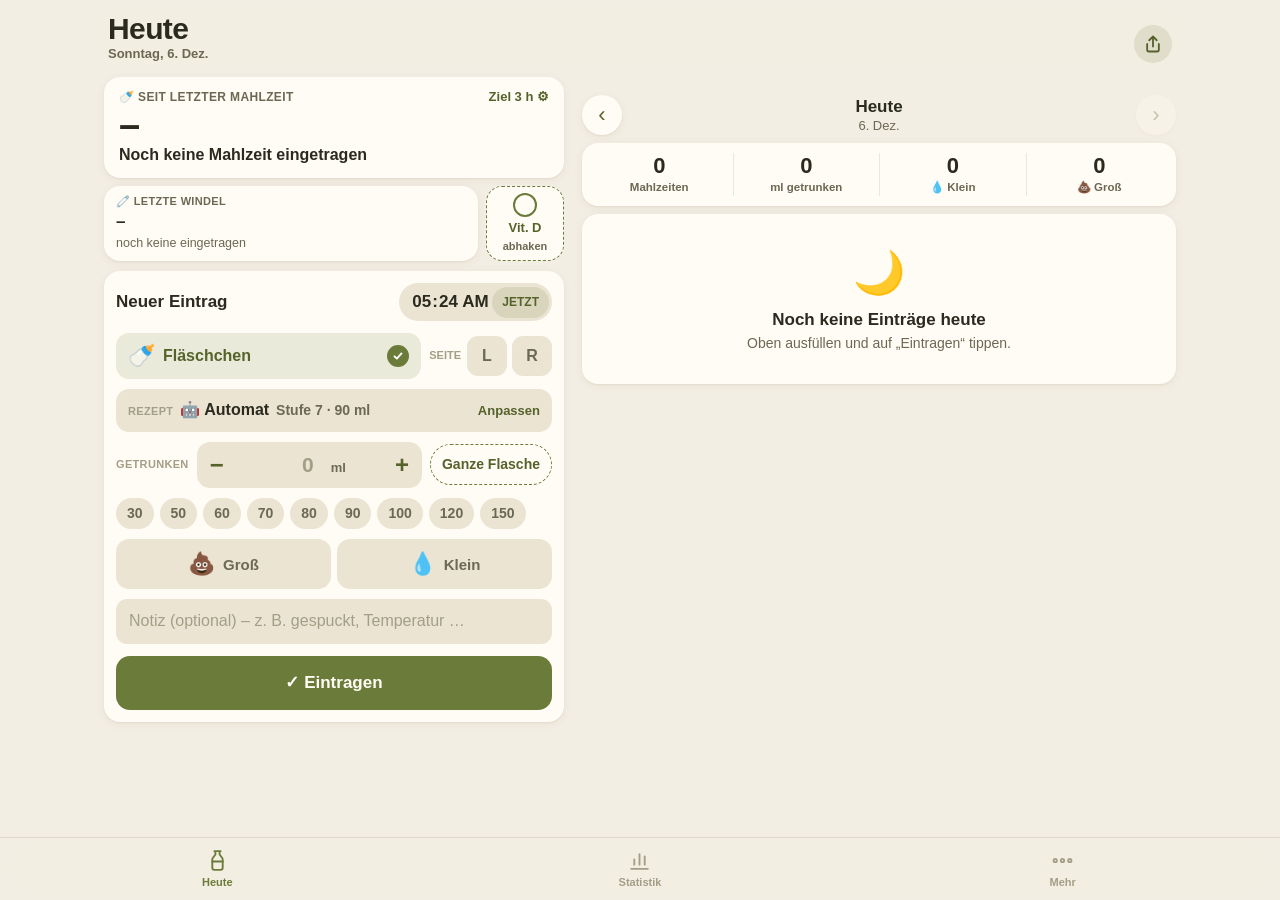
==== commit 246ddcd0: "Baby-Tagebuch: Farbpalette Oliv & Beige - Hell: beiger Grund, cremeweiße Karten, Oliv als Akzent - D" ====
--- a/baby/index.html
+++ b/baby/index.html
@@ -5,7 +5,7 @@
 <meta name="viewport" content="width=device-width, initial-scale=1, viewport-fit=cover">
 <title>Baby-Tagebuch</title>
 <meta name="description" content="Stillen, Fläschchen, Schlaf und Windeln tracken – schnell, einfach, offline.">
-<meta name="theme-color" content="#f5f3fa">
+<meta name="theme-color" content="#f3eee3">
 <meta name="apple-mobile-web-app-capable" content="yes">
 <meta name="mobile-web-app-capable" content="yes">
 <meta name="apple-mobile-web-app-status-bar-style" content="default">
--- a/baby/app.css
+++ b/baby/app.css
@@ -1,37 +1,41 @@
 *,*::before,*::after{box-sizing:border-box;margin:0;padding:0}
 :root{
-  --bg:#f5f3fa;--card:#ffffff;--card2:#eeebf5;--line:rgba(30,20,60,.09);
-  --t1:#1d1a26;--t2:#6b6678;--t3:#a39fb0;
-  --acc:#6d5bd0;--acc-soft:rgba(109,91,208,.12);--acc-t:#5a48bd;--on-acc:#fff;
-  --ok:#2f9e44;--ok-soft:rgba(47,158,68,.13);
-  --run:#e8590c;--run-soft:rgba(232,89,12,.12);
-  --red-t:#c92a2a;
-  --shadow:0 1px 2px rgba(20,10,50,.05),0 2px 10px rgba(20,10,50,.05);
-  --blur:rgba(245,243,250,.84);
+  /* Farbpalette: Oliv & Beige */
+  --bg:#f3eee3;--card:#fffcf5;--card2:#ebe4d3;--line:rgba(70,60,30,.11);
+  --t1:#2a2a1f;--t2:#6b6853;--t3:#a39e86;
+  --acc:#6b7b3a;--acc-soft:rgba(107,123,58,.14);--acc-t:#55632b;--on-acc:#fffcf5;
+  --ok:#427a33;--ok-soft:rgba(66,122,51,.14);
+  --warn:#92601a;--warn-b:#c4913a;--warn-soft:rgba(196,145,58,.15);
+  --run:#b8622f;--run-soft:rgba(184,98,47,.12);
+  --red-t:#a8432c;--red-soft:rgba(168,67,44,.08);
+  --shadow:0 1px 2px rgba(60,50,20,.06),0 2px 10px rgba(60,50,20,.06);
+  --blur:rgba(243,238,227,.86);
   --r:16px;--rs:11px;
   --top:env(safe-area-inset-top,0px);--bot:env(safe-area-inset-bottom,0px);
   color-scheme:light;
 }
 @media (prefers-color-scheme:dark){
   :root:not([data-theme="light"]){
-    --bg:#111014;--card:#1d1c22;--card2:#2a2830;--line:rgba(255,255,255,.09);
-    --t1:#efedf4;--t2:#a7a2b3;--t3:#6c6877;
-    --acc:#9d8cff;--acc-soft:rgba(157,140,255,.16);--acc-t:#b3a6ff;--on-acc:#15121f;
-    --ok:#51cf66;--ok-soft:rgba(81,207,102,.15);
-    --run:#ff8a4c;--run-soft:rgba(255,138,76,.15);
-    --red-t:#ff8787;
-    --shadow:none;--blur:rgba(17,16,20,.84);
+    --bg:#191812;--card:#23221a;--card2:#2f2d23;--line:rgba(255,248,225,.09);
+    --t1:#f0ebdc;--t2:#b3ac94;--t3:#78735e;
+    --acc:#a7b868;--acc-soft:rgba(167,184,104,.17);--acc-t:#bccb80;--on-acc:#191812;
+    --ok:#8fc06a;--ok-soft:rgba(143,192,106,.16);
+    --warn:#e0b45c;--warn-b:#d4a24a;--warn-soft:rgba(224,180,92,.14);
+    --run:#e39a64;--run-soft:rgba(227,154,100,.15);
+    --red-t:#ec8e76;--red-soft:rgba(236,142,118,.1);
+    --shadow:none;--blur:rgba(25,24,18,.86);
     color-scheme:dark;
   }
 }
 :root[data-theme="dark"]{
-  --bg:#111014;--card:#1d1c22;--card2:#2a2830;--line:rgba(255,255,255,.09);
-  --t1:#efedf4;--t2:#a7a2b3;--t3:#6c6877;
-  --acc:#9d8cff;--acc-soft:rgba(157,140,255,.16);--acc-t:#b3a6ff;--on-acc:#15121f;
-  --ok:#51cf66;--ok-soft:rgba(81,207,102,.15);
-  --run:#ff8a4c;--run-soft:rgba(255,138,76,.15);
-  --red-t:#ff8787;
-  --shadow:none;--blur:rgba(17,16,20,.84);
+  --bg:#191812;--card:#23221a;--card2:#2f2d23;--line:rgba(255,248,225,.09);
+  --t1:#f0ebdc;--t2:#b3ac94;--t3:#78735e;
+  --acc:#a7b868;--acc-soft:rgba(167,184,104,.17);--acc-t:#bccb80;--on-acc:#191812;
+  --ok:#8fc06a;--ok-soft:rgba(143,192,106,.16);
+  --warn:#e0b45c;--warn-b:#d4a24a;--warn-soft:rgba(224,180,92,.14);
+  --run:#e39a64;--run-soft:rgba(227,154,100,.15);
+  --red-t:#ec8e76;--red-soft:rgba(236,142,118,.1);
+  --shadow:none;--blur:rgba(25,24,18,.86);
   color-scheme:dark;
 }
 html{-webkit-text-size-adjust:100%;background:var(--bg)}
@@ -269,10 +273,10 @@
 .feed .fstate{font-size:14px;font-weight:700;margin-top:5px}
 .feed .flast{font-size:12px;color:var(--t2);margin-top:2px;white-space:nowrap;overflow:hidden;text-overflow:ellipsis}
 .feed.ok .fstate{color:var(--ok)}
-.feed.soon{border-color:#f08c00}
-.feed.soon .fbar i{background:#f08c00}
-.feed.soon .fstate{color:#e67700}
-.feed.due{border-color:var(--red-t);background:rgba(224,49,49,.07)}
+.feed.soon{border-color:var(--warn-b)}
+.feed.soon .fbar i{background:var(--warn-b)}
+.feed.soon .fstate{color:var(--warn)}
+.feed.due{border-color:var(--red-t);background:var(--red-soft)}
 .feed.due .fbar i{background:var(--red-t)}
 .feed.due .fstate,.feed.due .fclock{color:var(--red-t)}
 .fstep{display:grid;grid-template-columns:56px 1fr 56px;align-items:center;background:var(--card);border-radius:14px;box-shadow:var(--shadow);min-height:56px;margin-bottom:8px}
@@ -295,3 +299,132 @@
 .setting .mini b{min-width:30px;text-align:center}
 .setting .mini small{margin-right:4px}
 @media (max-width:380px){.bottle .mini span{display:none}.bottle .mini{justify-content:space-between;padding-left:2px}}
+@media (max-width:360px){.running{gap:6px;padding-left:12px}.running .re{display:none}.running .rs .tg{width:34px}.running .stop{padding:0 9px}}
+
+/* Optimierungen v1.6 */
+.mixhint{font-size:13px;font-weight:700;color:var(--warn);background:var(--warn-soft);border-radius:10px;padding:7px 10px;margin-top:-3px}
+.chip.all{border:1.5px dashed var(--acc);background:transparent;color:var(--acc-t)}
+.chip.all.on{background:var(--acc);color:var(--on-acc);border-style:solid}
+.feed .fclock small{font-size:15px;font-weight:700;color:var(--t2);margin-left:2px;letter-spacing:0}
+.feed.due .fclock small{color:var(--red-t)}
+.lk small.mix{color:var(--warn);font-weight:600}
+.drunk{display:grid;grid-template-columns:1fr 1fr 1fr;gap:8px}
+.drunk .btn.primary{grid-column:1/-1}
+.drunk .btn{min-height:48px;font-size:16px}
+body.locked .toast{top:calc(var(--top) + 10px);bottom:auto;transform:translate(-50%,-20px)}
+body.locked .toast.show{transform:translate(-50%,0)}
+
+/* ───────── v2.0: aufgeräumtes Layout ───────── */
+/* Oben: Zeit seit letzter Mahlzeit */
+.feed{padding:10px 14px 10px}
+.feed .fmain{display:flex;align-items:flex-end;justify-content:space-between;gap:10px;margin:2px 0 8px}
+.feed .fclock{font-size:38px;margin:0;line-height:1}
+.feed .fclock small{font-size:17px;font-weight:700;color:var(--t3);margin-left:1px}
+.feed .fright{text-align:right;min-width:0}
+.feed .fstate{margin:0;font-size:16px;font-weight:800;white-space:nowrap}
+.feed .fnext{font-size:12.5px;color:var(--t2);font-weight:600;white-space:nowrap}
+.feed .flast{margin-top:6px}
+.feed.ok .fclock{color:var(--t1)}
+/* Letzte Windel + Vitamin D */
+.keyrow{display:grid;grid-template-columns:1fr auto;gap:8px;margin-bottom:10px}
+.kd{padding:8px 12px;min-width:0}
+.kd small{display:block;font-size:11px;font-weight:700;color:var(--t2);text-transform:uppercase;letter-spacing:.03em}
+.kd b{display:block;font-size:17px;font-weight:800;font-variant-numeric:tabular-nums;margin:1px 0}
+.kd .kd-sub{display:block;font-size:12.5px;color:var(--t2);white-space:nowrap;overflow:hidden;text-overflow:ellipsis}
+.vitbtn{display:flex;flex-direction:column;align-items:center;justify-content:center;gap:2px;width:78px;padding:6px 4px;border:1.5px dashed var(--acc);box-shadow:none;background:var(--card)}
+.vitbtn .ck{width:24px;height:24px;border-radius:50%;border:2px solid var(--acc)}
+.vitbtn b{font-size:13px;font-weight:800;color:var(--acc-t)}
+.vitbtn small{font-size:11px;color:var(--t2);font-weight:600}
+.vitbtn.on{border:1.5px solid var(--ok);background:var(--ok-soft)}
+.vitbtn.on .ck{border-color:var(--ok);background:var(--ok) url("data:image/svg+xml,%3Csvg xmlns='http://www.w3.org/2000/svg' viewBox='0 0 24 24' fill='none' stroke='white' stroke-width='3.2' stroke-linecap='round' stroke-linejoin='round'%3E%3Cpath d='M6 12.5l4 4 8-9'/%3E%3C/svg%3E") center/15px no-repeat}
+.vitbtn.on b{color:var(--ok)}
+/* Neuer Eintrag – kompakt, Eintragen unten groß */
+.form{gap:10px}
+.form-h{align-items:center;margin:0 0 2px}
+.tpill{display:flex;align-items:center;gap:2px;background:var(--card2);border-radius:999px;padding:2px 3px 2px 12px}
+.tpill input{background:transparent;border:0;padding:4px 0;width:auto;min-width:64px;font-size:17px;font-weight:800;font-variant-numeric:tabular-nums;color:var(--t1)}
+.tpill input:focus{background:transparent}
+.tpill input::-webkit-calendar-picker-indicator{display:none}
+.tpill button{font-size:12px;font-weight:800;color:var(--acc-t);text-transform:uppercase;padding:7px 10px;border-radius:999px}
+.tpill.live button{background:var(--acc-soft)}
+.dpick{width:auto;padding:7px 12px;border-radius:999px;font-size:16px;font-weight:700}
+.frow{display:flex;align-items:center;gap:8px}
+.feedtg{flex:1;display:flex;align-items:center;gap:8px;min-height:46px;padding:0 12px;border-radius:13px;background:var(--card2);font-size:16px;font-weight:700;color:var(--t2)}
+.feedtg .e{font-size:22px}
+.feedtg .ck{margin-left:auto;width:22px;height:22px;border-radius:50%;border:2px solid var(--t3)}
+.feedtg.on{background:var(--acc-soft);color:var(--acc-t)}
+.feedtg.on .ck{border-color:var(--acc);background:var(--acc) url("data:image/svg+xml,%3Csvg xmlns='http://www.w3.org/2000/svg' viewBox='0 0 24 24' fill='none' stroke='white' stroke-width='3.2' stroke-linecap='round' stroke-linejoin='round'%3E%3Cpath d='M6 12.5l4 4 8-9'/%3E%3C/svg%3E") center/14px no-repeat}
+.sides{display:flex;align-items:center;gap:5px}
+.sides small{font-size:11px;font-weight:700;color:var(--t3);text-transform:uppercase;margin-right:1px}
+.sd{width:40px;height:40px;border-radius:11px;background:var(--card2);font-size:16px;font-weight:900;color:var(--t2)}
+.sd.on{background:var(--acc);color:var(--on-acc)}
+.sd.sug:not(.on){box-shadow:inset 0 0 0 2px var(--acc);color:var(--acc-t)}
+.recipe{background:var(--card2);border-radius:13px;overflow:hidden}
+.rc-head{display:flex;align-items:baseline;gap:7px;width:100%;padding:10px 12px;text-align:left}
+.rc-head .lbl{font-size:11px;font-weight:700;color:var(--t3);text-transform:uppercase;letter-spacing:.03em}
+.rc-head b{font-size:16px;font-weight:800}
+.rc-head .rc-sub{font-size:14px;color:var(--t2);font-weight:600;white-space:nowrap}
+.rc-head .rc-edit{margin-left:auto;font-size:13px;font-weight:800;color:var(--acc-t)}
+.rc-body{display:grid;grid-template-columns:1fr;gap:6px;padding:0 8px 8px}
+.rc-body .mini{background:var(--card);min-height:42px}
+.rc-body .mini b{min-width:34px;text-align:center}
+.rc-reset{justify-self:start;font-size:13px;font-weight:700;color:var(--acc-t);padding:4px 6px}
+.amt{display:grid;grid-template-columns:auto 1fr auto;align-items:center;gap:8px}
+.amt .lbl{font-size:11px;font-weight:700;color:var(--t3);text-transform:uppercase;letter-spacing:.03em}
+.amt .stepper{min-height:46px}
+.amt .chip.all{padding:10px 11px}
+.btn.save{min-height:54px;font-size:17px;margin-top:2px}
+/* Unten: Tageszahlen */
+.daysum{display:grid;grid-template-columns:repeat(4,1fr);padding:10px 4px;margin-bottom:8px}
+.daysum div{display:flex;flex-direction:column;align-items:center;gap:1px;min-width:0}
+.daysum div+div{border-left:1px solid var(--line)}
+.daysum b{font-size:22px;font-weight:800;font-variant-numeric:tabular-nums;line-height:1.15}
+.daysum span{font-size:11.5px;color:var(--t2);font-weight:600;white-space:nowrap}
+.daysum-x{font-size:13px;color:var(--t2);font-weight:600;text-align:center;margin:-2px 0 8px}
+/* Protokoll */
+.lrow,.lhead{grid-template-columns:50px 1fr 50px 62px 46px}
+.lt{font-size:16px;font-weight:800;font-variant-numeric:tabular-nums}
+.lk{display:flex;align-items:center;gap:6px;font-size:14px;font-weight:600;letter-spacing:0;color:var(--t2)}
+.lk i{font-style:normal;font-size:19px}
+.lk small.mix{display:block;font-size:11.5px;color:var(--warn);font-weight:600}
+/* Statistik */
+.kpis{display:grid;grid-template-columns:1fr 1fr;gap:8px;margin-top:4px}
+.kpi{padding:10px 12px}
+.kpi small{display:block;font-size:11.5px;font-weight:700;color:var(--t2);text-transform:uppercase;letter-spacing:.03em}
+.kpi b{display:block;font-size:26px;font-weight:800;letter-spacing:-.01em;font-variant-numeric:tabular-nums;line-height:1.2;margin-top:2px}
+.kpi b i{font-style:normal;font-size:13px;font-weight:700;color:var(--t2);margin-left:3px;letter-spacing:0}
+.kpi span{display:block;font-size:12.5px;color:var(--t2)}
+.kpi-note{font-size:12px;color:var(--t3);text-align:center;margin:6px 0 10px}
+.charts{margin-bottom:10px}
+.charts.two{grid-template-columns:1fr 1fr}
+.chart.sm .bars{height:64px}
+.chart.sm .ch-v{font-size:20px;margin-bottom:6px}
+.bars{position:relative}
+.avgline{position:absolute;left:0;right:0;border-top:1.5px dashed var(--t3);opacity:.7;pointer-events:none;z-index:1}
+.avgline span{position:absolute;right:0;top:-17px;font-size:10.5px;font-weight:700;color:var(--t2);background:var(--card);padding:0 3px;border-radius:4px}
+.chart.sm .avgline span{display:none}
+.tbl-wrap{margin-top:14px}
+.tbl-wrap summary{cursor:pointer;font-size:13px;font-weight:700;text-transform:uppercase;letter-spacing:.04em;color:var(--t2);padding:6px 4px 10px}
+@media (max-width:360px){.sides small{display:none}.sd{width:36px}.amt{grid-template-columns:1fr auto}.amt .lbl{display:none}.daysum b{font-size:19px}}
+/* Rezept anpassen: drei Felder nebeneinander, kompakt */
+.rc-body{grid-template-columns:repeat(3,minmax(0,1fr))}
+.rc-body .mini{flex-wrap:wrap;justify-content:center;gap:0;padding:4px 2px 2px;min-height:0}
+.rc-body .mini span{width:100%;text-align:center;margin:0;font-size:10px}
+.rc-body .mini b{min-width:30px;font-size:17px}
+.rc-body .mini button{width:30px;height:32px}
+.rc-reset{grid-column:1/-1}
+.rc-head b,.rc-head .rc-edit{white-space:nowrap}
+@media (max-width:380px){
+  .rc-head .lbl{display:none}
+  .rc-body{gap:4px;padding:0 6px 6px}
+  .rc-body .mini button{width:24px}
+  .rc-body .mini b{min-width:24px;font-size:16px}
+  .form-h b{font-size:16px}
+}
+
+/* Zubereitung: Milchautomat / per Hand */
+.rc-body{grid-template-columns:repeat(2,minmax(0,1fr))}
+.rc-how{grid-column:1/-1;background:var(--card)}
+.rc-how button{font-size:13.5px;padding:8px 4px}
+.rc-how button.on{background:var(--acc);color:var(--on-acc)}
+.lk small.mix.std{color:var(--t2);font-weight:600}
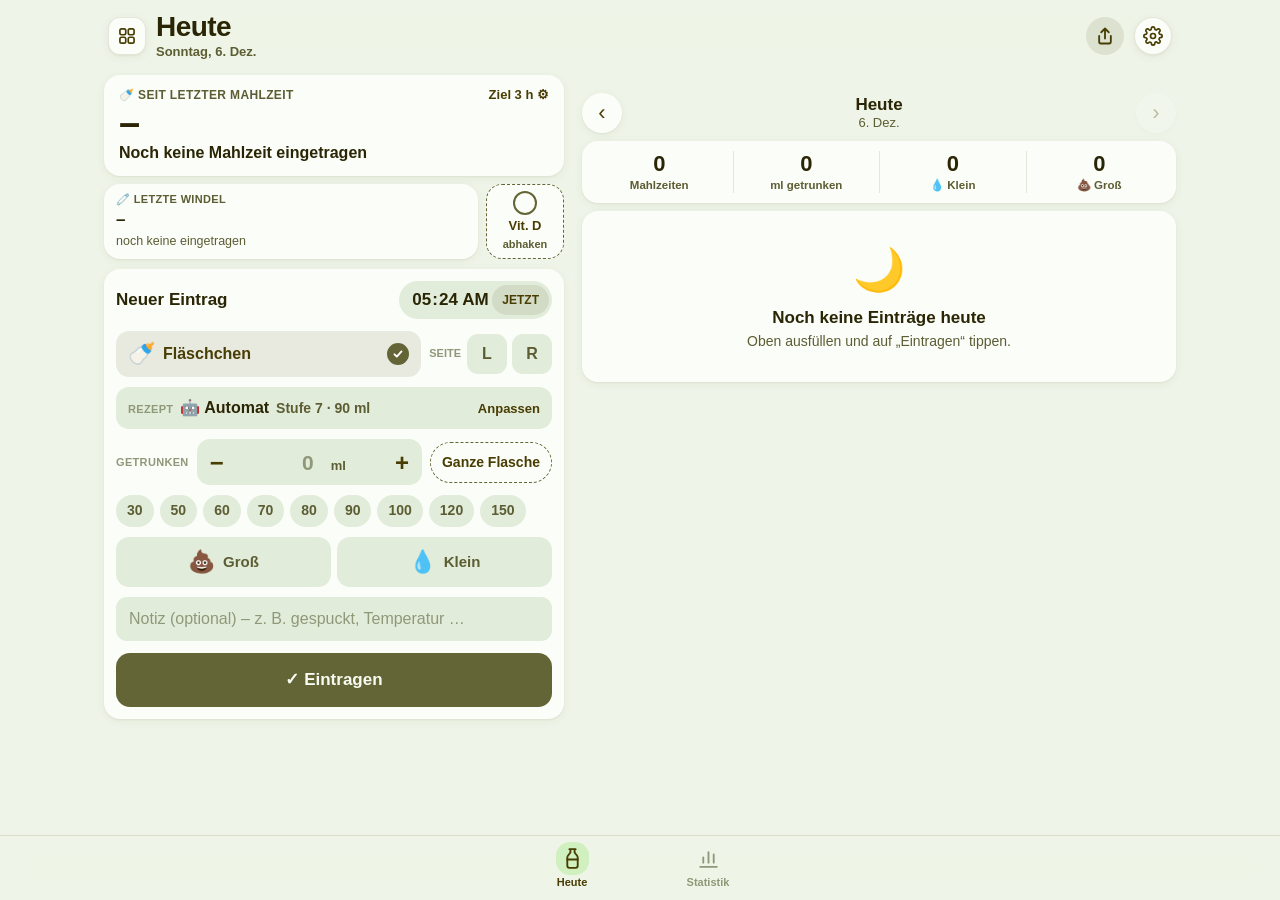
==== commit 1ee2c6eb: "Cockpit: neue Farbpalette, Übersichtsseite, einheitlicher Aufbau - Gemeinsames Farbschema shared/ui." ====
--- a/baby/index.html
+++ b/baby/index.html
@@ -5,7 +5,7 @@
 <meta name="viewport" content="width=device-width, initial-scale=1, viewport-fit=cover">
 <title>Baby-Tagebuch</title>
 <meta name="description" content="Stillen, Fläschchen, Schlaf und Windeln tracken – schnell, einfach, offline.">
-<meta name="theme-color" content="#f3eee3">
+<meta name="theme-color" content="#eef4e7">
 <meta name="apple-mobile-web-app-capable" content="yes">
 <meta name="mobile-web-app-capable" content="yes">
 <meta name="apple-mobile-web-app-status-bar-style" content="default">
@@ -14,6 +14,7 @@
 <link rel="apple-touch-icon" href="apple-touch-icon.png">
 <link rel="icon" type="image/png" href="icon-192.png">
 <link rel="stylesheet" href="app.css">
+<link rel="stylesheet" href="../shared/ui.css">
 <script>
   // Theme vor dem ersten Zeichnen setzen (kein Aufblitzen nachts)
   try { var t = JSON.parse(localStorage.getItem('baby.v1') || '{}').settings; if (t && t.theme && t.theme !== 'auto') document.documentElement.dataset.theme = t.theme; } catch (e) {}
@@ -21,8 +22,10 @@
 </head>
 <body>
 <header class="top">
+  <a class="cockpit-btn" href="../" aria-label="Zum Cockpit" title="Zum Cockpit"><svg viewBox="0 0 24 24"><rect x="3.5" y="3.5" width="7" height="7" rx="2"/><rect x="13.5" y="3.5" width="7" height="7" rx="2"/><rect x="3.5" y="13.5" width="7" height="7" rx="2"/><rect x="13.5" y="13.5" width="7" height="7" rx="2"/></svg></a>
   <div class="ttl"><h1 id="title">Heute</h1><small id="sub"></small></div>
   <div id="hact" class="hact"></div>
+  <button class="gear-btn" data-act="tab" data-view="more" aria-label="Einstellungen" title="Einstellungen"><svg viewBox="0 0 24 24"><circle cx="12" cy="12" r="3"/><path d="M19.4 15a1.7 1.7 0 0 0 .3 1.8l.1.1a2 2 0 1 1-2.8 2.8l-.1-.1a1.7 1.7 0 0 0-1.8-.3 1.7 1.7 0 0 0-1 1.5V21a2 2 0 1 1-4 0v-.1a1.7 1.7 0 0 0-1.1-1.5 1.7 1.7 0 0 0-1.8.3l-.1.1a2 2 0 1 1-2.8-2.8l.1-.1a1.7 1.7 0 0 0 .3-1.8 1.7 1.7 0 0 0-1.5-1H3a2 2 0 1 1 0-4h.1a1.7 1.7 0 0 0 1.5-1.1 1.7 1.7 0 0 0-.3-1.8l-.1-.1a2 2 0 1 1 2.8-2.8l.1.1a1.7 1.7 0 0 0 1.8.3H9a1.7 1.7 0 0 0 1-1.5V3a2 2 0 1 1 4 0v.1a1.7 1.7 0 0 0 1 1.5 1.7 1.7 0 0 0 1.8-.3l.1-.1a2 2 0 1 1 2.8 2.8l-.1.1a1.7 1.7 0 0 0-.3 1.8V9a1.7 1.7 0 0 0 1.5 1H21a2 2 0 1 1 0 4h-.1a1.7 1.7 0 0 0-1.5 1z"/></svg></button>
 </header>
 
 <main id="main"></main>
@@ -36,10 +39,6 @@
     <svg viewBox="0 0 24 24"><path d="M4 20h16M7 16v-5M12 16V6M17 16v-8"/></svg>
     <span>Statistik</span>
   </button>
-  <button data-act="tab" data-view="more">
-    <svg viewBox="0 0 24 24"><circle cx="5" cy="12" r="1.6"/><circle cx="12" cy="12" r="1.6"/><circle cx="19" cy="12" r="1.6"/></svg>
-    <span>Mehr</span>
-  </button>
 </nav>
 
 <div id="sheets"></div>
--- a/baby/app.css
+++ b/baby/app.css
@@ -1,43 +1,5 @@
 *,*::before,*::after{box-sizing:border-box;margin:0;padding:0}
-:root{
-  /* Farbpalette: Oliv & Beige */
-  --bg:#f3eee3;--card:#fffcf5;--card2:#ebe4d3;--line:rgba(70,60,30,.11);
-  --t1:#2a2a1f;--t2:#6b6853;--t3:#a39e86;
-  --acc:#6b7b3a;--acc-soft:rgba(107,123,58,.14);--acc-t:#55632b;--on-acc:#fffcf5;
-  --ok:#427a33;--ok-soft:rgba(66,122,51,.14);
-  --warn:#92601a;--warn-b:#c4913a;--warn-soft:rgba(196,145,58,.15);
-  --run:#b8622f;--run-soft:rgba(184,98,47,.12);
-  --red-t:#a8432c;--red-soft:rgba(168,67,44,.08);
-  --shadow:0 1px 2px rgba(60,50,20,.06),0 2px 10px rgba(60,50,20,.06);
-  --blur:rgba(243,238,227,.86);
-  --r:16px;--rs:11px;
-  --top:env(safe-area-inset-top,0px);--bot:env(safe-area-inset-bottom,0px);
-  color-scheme:light;
-}
-@media (prefers-color-scheme:dark){
-  :root:not([data-theme="light"]){
-    --bg:#191812;--card:#23221a;--card2:#2f2d23;--line:rgba(255,248,225,.09);
-    --t1:#f0ebdc;--t2:#b3ac94;--t3:#78735e;
-    --acc:#a7b868;--acc-soft:rgba(167,184,104,.17);--acc-t:#bccb80;--on-acc:#191812;
-    --ok:#8fc06a;--ok-soft:rgba(143,192,106,.16);
-    --warn:#e0b45c;--warn-b:#d4a24a;--warn-soft:rgba(224,180,92,.14);
-    --run:#e39a64;--run-soft:rgba(227,154,100,.15);
-    --red-t:#ec8e76;--red-soft:rgba(236,142,118,.1);
-    --shadow:none;--blur:rgba(25,24,18,.86);
-    color-scheme:dark;
-  }
-}
-:root[data-theme="dark"]{
-  --bg:#191812;--card:#23221a;--card2:#2f2d23;--line:rgba(255,248,225,.09);
-  --t1:#f0ebdc;--t2:#b3ac94;--t3:#78735e;
-  --acc:#a7b868;--acc-soft:rgba(167,184,104,.17);--acc-t:#bccb80;--on-acc:#191812;
-  --ok:#8fc06a;--ok-soft:rgba(143,192,106,.16);
-  --warn:#e0b45c;--warn-b:#d4a24a;--warn-soft:rgba(224,180,92,.14);
-  --run:#e39a64;--run-soft:rgba(227,154,100,.15);
-  --red-t:#ec8e76;--red-soft:rgba(236,142,118,.1);
-  --shadow:none;--blur:rgba(25,24,18,.86);
-  color-scheme:dark;
-}
+
 html{-webkit-text-size-adjust:100%;background:var(--bg)}
 body{background:var(--bg);color:var(--t1);font:16px/1.4 -apple-system,BlinkMacSystemFont,"SF Pro Text","Segoe UI",Roboto,Helvetica,Arial,sans-serif;-webkit-font-smoothing:antialiased;min-height:100vh;-webkit-tap-highlight-color:transparent;overscroll-behavior-y:none}
 body.locked{overflow:hidden}
@@ -104,7 +66,7 @@
 .running .ri b{display:block;font-size:24px;font-weight:800;font-variant-numeric:tabular-nums;line-height:1.15}
 .running .rs{display:flex;gap:6px}
 .running .rs .tg{width:40px;height:44px;min-height:0;padding:0;font-size:17px}
-.running .stop{min-height:44px;padding:0 12px;flex:none;background:var(--run);color:#fff;border-radius:12px;font-weight:800;box-shadow:none}
+.running .stop{min-height:44px;padding:0 12px;flex:none;background:var(--run);color:var(--on-acc);border-radius:12px;font-weight:800;box-shadow:none}
 
 /* Vitamin D */
 .vitd{display:flex;align-items:center;gap:10px;width:100%;padding:10px 14px;margin-bottom:10px;text-align:left;font-weight:600;font-size:15px}
--- a/shared/ui.css
+++ b/shared/ui.css
@@ -0,0 +1,72 @@
+/* ═══════════════════════════════════════════════════════════════════
+   Mein Cockpit – gemeinsames Farbschema & App-Rahmen für alle Apps
+   Palette: #D0F1BF Minze · #B6D7B9 Salbei hell · #9ABD97 Salbei
+            #646536 Oliv · #483D03 Erdbraun
+   Wird in jeder App NACH app.css geladen.
+   ═══════════════════════════════════════════════════════════════════ */
+:root{
+  --p-mint:#D0F1BF;--p-sage-l:#B6D7B9;--p-sage:#9ABD97;--p-olive:#646536;--p-umber:#483D03;
+
+  --bg:#eef4e7;--card:#fbfdf8;--card2:#e2ecda;--line:rgba(72,61,3,.12);
+  --t1:#2a2605;--t2:#5c5d33;--t3:#8f9879;
+  --acc:#646536;--acc-soft:rgba(100,101,54,.13);--acc-t:#483D03;--on-acc:#f7fbf2;
+  --hi:#D0F1BF;--hi-t:#483D03;
+  --ok:#4c7a39;--ok-soft:rgba(76,122,57,.14);
+  --warn:#94680f;--warn-b:#c09a3c;--warn-soft:rgba(192,154,60,.17);
+  --run:#a5622b;--run-soft:rgba(165,98,43,.13);
+  --red:#a8432c;--red-t:#a3402a;--red-soft:rgba(168,67,44,.09);
+  --shadow:0 1px 2px rgba(72,61,3,.06),0 2px 10px rgba(72,61,3,.06);
+  --blur:rgba(238,244,231,.88);
+  --r:16px;--rs:11px;
+  --top:env(safe-area-inset-top,0px);--bot:env(safe-area-inset-bottom,0px);
+  color-scheme:light;
+}
+@media (prefers-color-scheme:dark){
+  :root:not([data-theme="light"]){
+    --bg:#13150c;--card:#1d2014;--card2:#292d1d;--line:rgba(208,241,191,.09);
+    --t1:#ebf4e3;--t2:#b3c4a9;--t3:#7a866e;
+    --acc:#9ABD97;--acc-soft:rgba(154,189,151,.16);--acc-t:#D0F1BF;--on-acc:#171a0d;
+    --hi:#3a4a2c;--hi-t:#D0F1BF;
+    --ok:#9fcd84;--ok-soft:rgba(159,205,132,.15);
+    --warn:#e0b45c;--warn-b:#d4a24a;--warn-soft:rgba(224,180,92,.14);
+    --run:#e39a64;--run-soft:rgba(227,154,100,.15);
+    --red:#ec8e76;--red-t:#ec8e76;--red-soft:rgba(236,142,118,.11);
+    --shadow:none;--blur:rgba(19,21,12,.88);
+    color-scheme:dark;
+  }
+}
+:root[data-theme="dark"]{
+  --bg:#13150c;--card:#1d2014;--card2:#292d1d;--line:rgba(208,241,191,.09);
+  --t1:#ebf4e3;--t2:#b3c4a9;--t3:#7a866e;
+  --acc:#9ABD97;--acc-soft:rgba(154,189,151,.16);--acc-t:#D0F1BF;--on-acc:#171a0d;
+  --hi:#3a4a2c;--hi-t:#D0F1BF;
+  --ok:#9fcd84;--ok-soft:rgba(159,205,132,.15);
+  --warn:#e0b45c;--warn-b:#d4a24a;--warn-soft:rgba(224,180,92,.14);
+  --run:#e39a64;--run-soft:rgba(227,154,100,.15);
+  --red:#ec8e76;--red-t:#ec8e76;--red-soft:rgba(236,142,118,.11);
+  --shadow:none;--blur:rgba(19,21,12,.88);
+  color-scheme:dark;
+}
+html,body{background:var(--bg)}
+::selection{background:var(--p-mint);color:var(--p-umber)}
+
+/* ── Einheitlicher Kopf: Cockpit-Knopf · Titel · Aktionen · Einstellungen ── */
+.top{align-items:center!important;gap:10px!important}
+.top .ttl,.top>h1{flex:1;min-width:0}
+.top h1{font-size:28px!important;font-weight:800;letter-spacing:-.02em;line-height:1.1;color:var(--t1)}
+.top small{color:var(--t2)}
+.hact{display:flex;align-items:center;gap:6px}
+.hbtn{background:var(--acc-soft)!important;color:var(--acc-t)!important}
+.cockpit-btn,.gear-btn{flex:0 0 auto;width:38px;height:38px;border-radius:12px;display:grid;place-items:center;color:var(--acc-t);background:var(--card);box-shadow:var(--shadow);border:1px solid var(--line);text-decoration:none;-webkit-tap-highlight-color:transparent}
+.gear-btn{border-radius:50%}
+.cockpit-btn svg,.gear-btn svg{width:20px;height:20px;fill:none;stroke:currentColor;stroke-width:2;stroke-linecap:round;stroke-linejoin:round}
+.cockpit-btn:active,.gear-btn:active{transform:scale(.94)}
+.gear-btn.on{background:var(--acc);color:var(--on-acc);border-color:transparent}
+.top .backbtn:not([hidden])~.cockpit-btn{display:none}
+
+/* ── Einheitliche Tab-Leiste ── */
+.tabbar{grid-template-columns:none!important;grid-auto-flow:column;grid-auto-columns:minmax(0,132px);justify-content:center;column-gap:4px;background:var(--blur);border-top:1px solid var(--line)}
+.tabbar>button[data-view]{color:var(--t3);font-size:11px!important;font-weight:650;gap:4px!important}
+.tabbar>button[data-view].on{color:var(--acc-t)!important}
+.tabbar>button[data-view] svg{border-radius:10px;transition:background .15s,box-shadow .15s}
+.tabbar>button[data-view].on svg{background:var(--hi);box-shadow:0 0 0 4px var(--hi)}
